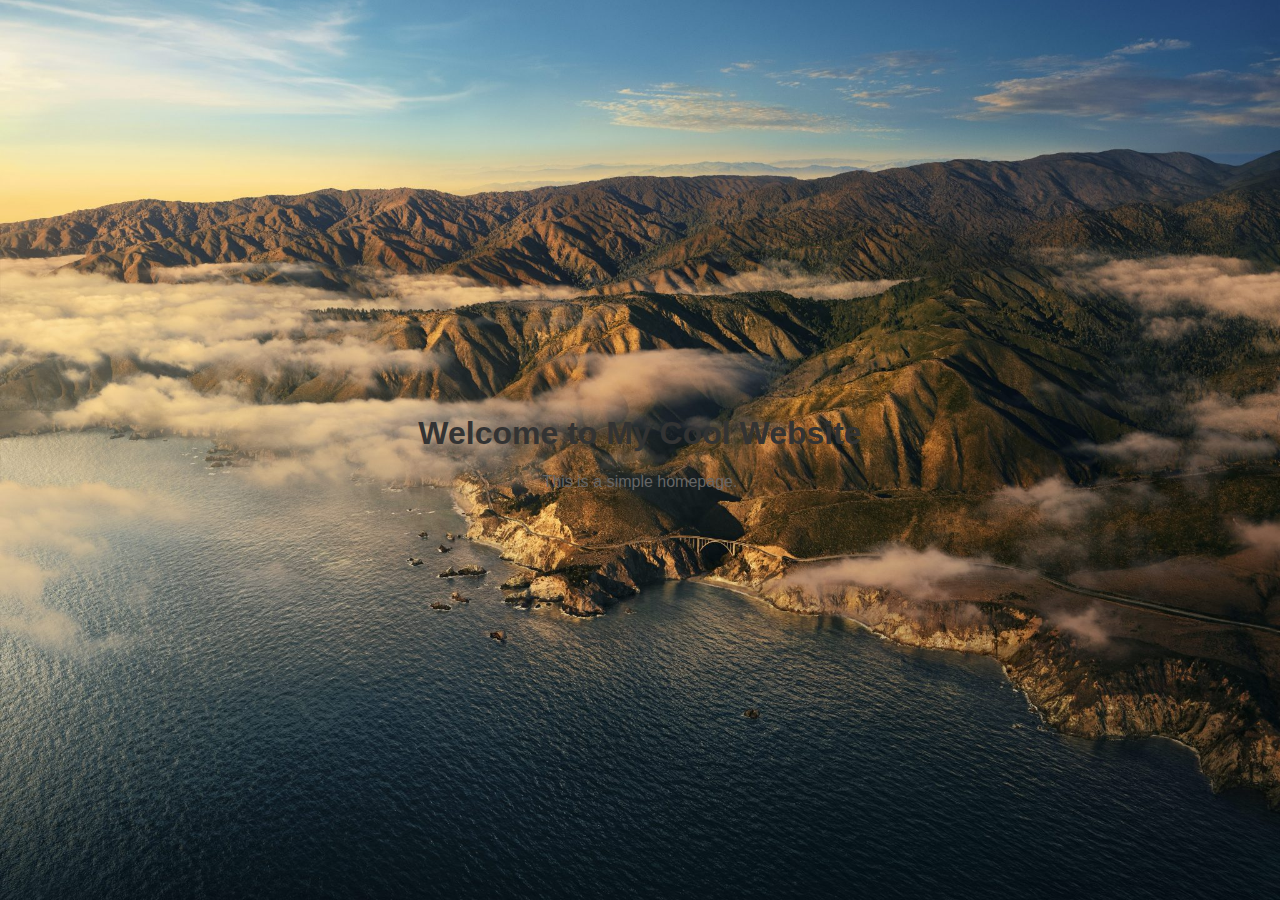
==== homepage.html @ baa2504c "Added the homepage and background images." ====
<!doctype html>
<html lang="en">
  <head>
    <meta charset="UTF-8" />
    <meta name="viewport" content="width=device-width, initial-scale=1.0" />
    <title>My Cool Website</title>
    <link rel="stylesheet" href="homepage.css" />
  </head>
  <body>
    <div class="container">
      <h1>Welcome to My Cool Website</h1>
      <p>This is a simple homepage.</p>
    </div>
    <script src="homepage.js"></script>
  </body>
</html>
---- homepage.css ----
body {
  font-family: Arial, sans-serif;
  margin: 0;
  padding: 0;
  display: flex;
  justify-content: center;
  align-items: center;
  height: 100vh;
  background-image: url("./backgrounds/macOS-Big-Sur-After-Dawn.jpg");
  background-size: contain;
  background-position: center;
  background-repeat: no-repeat;
  overflow: hidden;
}
html,
body {
  width: 100%;
  height: 100%;
}
.container {
  text-align: center;
}
h1 {
  color: #333;
}
p {
  color: #666;
}
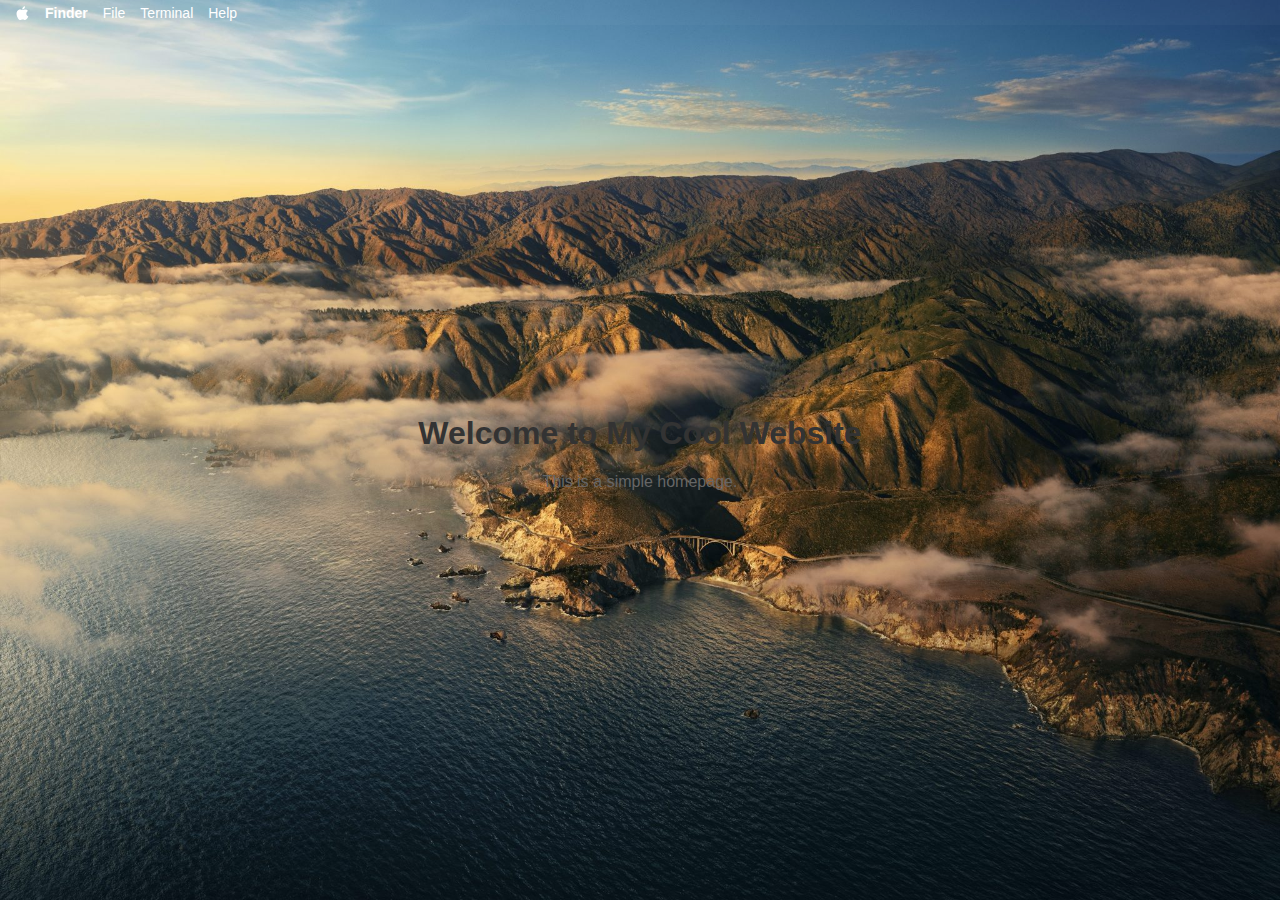
==== commit cf89df66: "added the top navbar" ====
--- a/homepage.html
+++ b/homepage.html
@@ -7,9 +7,20 @@
     <link rel="stylesheet" href="homepage.css" />
   </head>
   <body>
+    <nav class="navbar">
+      <ul>
+        <a href="#">
+          <img src="assets/apple.svg" alt="Apple" class="apple-icon" />
+        </a>
+        <li class="bold"><a href="#">Finder</a></li>
+        <li><a href="#">File</a></li>
+        <li><a href="#">Terminal</a></li>
+        <li><a href="#">Help</a></li>
+      </ul>
+    </nav>
     <div class="container">
-      <h1>Welcome to My Cool Website</h1>
-      <p>This is a simple homepage.</p>
+      <h1 class="main-heading">Welcome to My Cool Website</h1>
+      <p class="description">This is a simple homepage.</p>
     </div>
     <script src="homepage.js"></script>
   </body>
--- a/homepage.css
+++ b/homepage.css
@@ -6,7 +6,6 @@
   justify-content: center;
   align-items: center;
   height: 100vh;
-  background-image: url("./backgrounds/macOS-Big-Sur-After-Dawn.jpg");
   background-size: contain;
   background-position: center;
   background-repeat: no-repeat;
@@ -17,12 +16,48 @@
   width: 100%;
   height: 100%;
 }
+.navbar {
+  position: absolute;
+  top: 0;
+  width: 100%;
+  height: 25px;
+  background-color: rgba(255, 255, 255, 0.029);
+  display: flex;
+  align-items: center;
+  justify-content: flex-start;
+}
+.navbar ul {
+  list-style: none;
+  margin: 0;
+  padding-left: 10px;
+  padding-right: 10px;
+  display: flex;
+  gap: 15px;
+}
+.navbar ul li {
+  display: inline;
+}
+.navbar ul li a {
+  text-decoration: none;
+  color: #ffffff;
+  font-size: 14px;
+}
 .container {
   text-align: center;
 }
-h1 {
+.main-heading {
   color: #333;
 }
-p {
+.description {
   color: #666;
 }
+.bold {
+  font-weight: bold;
+}
+.apple-icon {
+  width: 15px;
+  height: 15px;
+  vertical-align: middle;
+  filter: invert(1);
+  margin-left: 5px;
+}
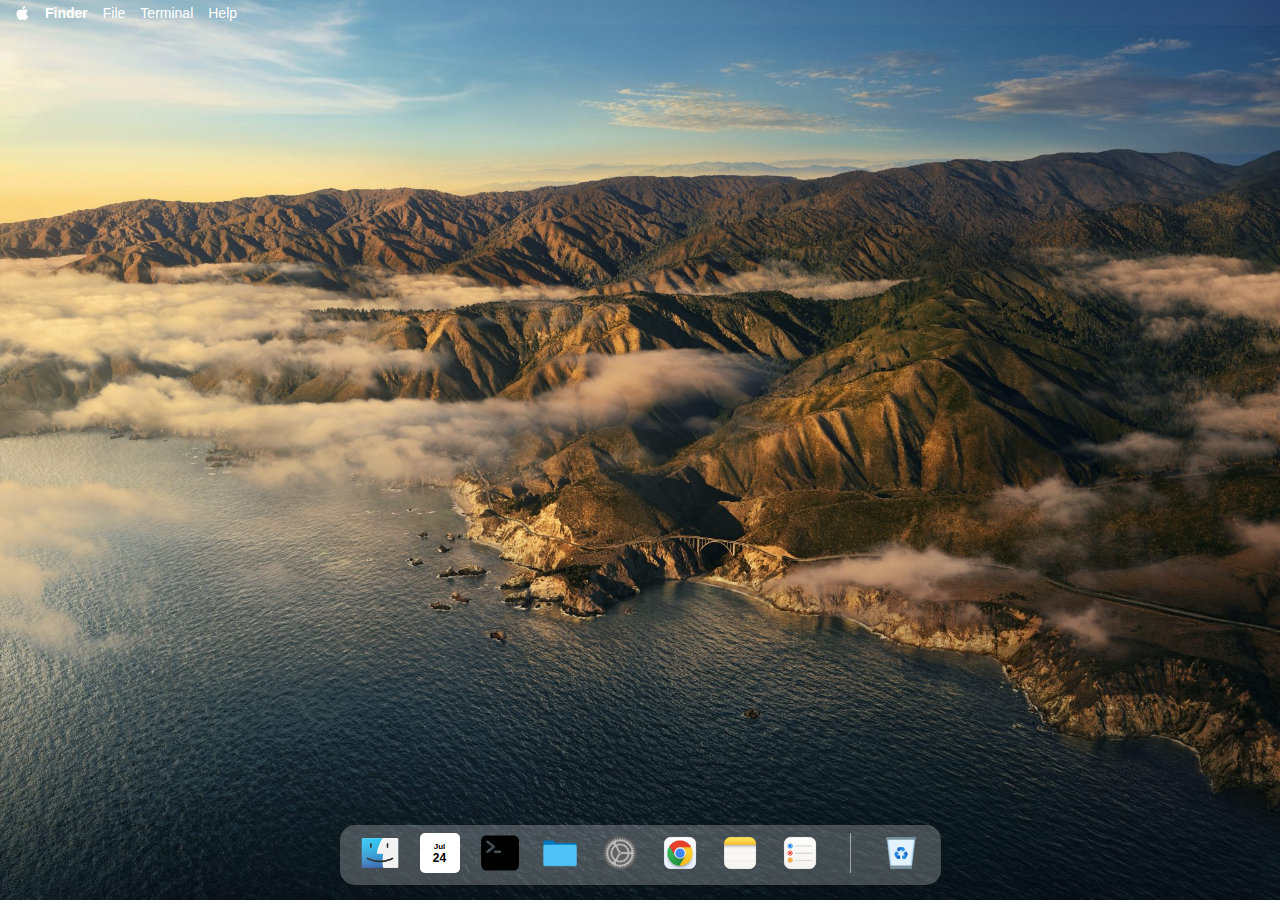
==== commit 103ff072: "added bottom bar and icoms" ====
--- a/homepage.html
+++ b/homepage.html
@@ -18,9 +18,49 @@
         <li><a href="#">Help</a></li>
       </ul>
     </nav>
-    <div class="container">
-      <h1 class="main-heading">Welcome to My Cool Website</h1>
-      <p class="description">This is a simple homepage.</p>
+    <div class="container"></div>
+    <div class="bottom-bar">
+      <ul>
+        <li>
+          <img src="assets/logo.png" alt="Logo" class="bottom-icon" />
+        </li>
+        <li>
+          <div class="calendar-icon">
+            <div class="month" id="calendar-month"></div>
+            <div class="date" id="calendar-date"></div>
+          </div>
+        </li>
+        <li>
+          <img src="assets/terminal.png" alt="Terminal" class="bottom-icon" />
+        </li>
+        <li>
+          <img src="assets/mac-folder.png" alt="Folder" class="bottom-icon" />
+        </li>
+        <li>
+          <img src="assets/settings.png" alt="Settings" class="bottom-icon" />
+        </li>
+        <li>
+          <img
+            src="assets/google_chrome.png"
+            alt="Google Chrome"
+            class="bottom-icon"
+          />
+        </li>
+        <li>
+          <img src="assets/notes.png" alt="Notes" class="bottom-icon" />
+        </li>
+        <li>
+          <img src="assets/reminders.png" alt="Reminders" class="bottom-icon" />
+        </li>
+        <li class="separator"></li>
+        <li>
+          <img
+            src="assets/recycle-bin.png"
+            alt="Recycle Bin"
+            class="bottom-icon"
+          />
+        </li>
+      </ul>
     </div>
     <script src="homepage.js"></script>
   </body>
--- a/homepage.css
+++ b/homepage.css
@@ -61,3 +61,66 @@
   filter: invert(1);
   margin-left: 5px;
 }
+.bottom-bar {
+  position: absolute;
+  bottom: 0;
+  height: 60px;
+  padding-left: 20px;
+  padding-right: 20px;
+  background-color: rgba(255, 255, 255, 0.24);
+  display: flex;
+  align-items: center;
+  justify-content: center;
+  border-top-left-radius: 15px;
+  border-top-right-radius: 15px;
+  border-bottom-right-radius: 15px;
+  border-bottom-left-radius: 15px;
+  margin-bottom: 15px;
+}
+.bottom-bar ul {
+  list-style: none;
+  margin: 0;
+  padding: 0;
+  display: flex;
+  gap: 20px;
+}
+.bottom-bar ul li {
+  display: inline;
+}
+.bottom-icon {
+  width: 40px;
+  height: 40px;
+  transition: transform 0.3s;
+}
+.bottom-icon:hover {
+  transform: scale(1.5);
+}
+.calendar-icon {
+  width: 40px;
+  height: 40px;
+  background-color: white;
+  border-radius: 5px;
+  display: flex;
+  flex-direction: column;
+  align-items: center;
+  justify-content: center;
+  color: black;
+  font-size: 10px;
+  font-weight: bold;
+  transition: transform 0.3s;
+}
+.calendar-icon:hover {
+  transform: scale(1.5);
+}
+.calendar-icon .month {
+  font-size: 8px;
+}
+.calendar-icon .date {
+  font-size: 12px;
+}
+.separator {
+  width: 1px;
+  height: 40px;
+  background-color: rgba(255, 255, 255, 0.5);
+  margin: 0 10px;
+}
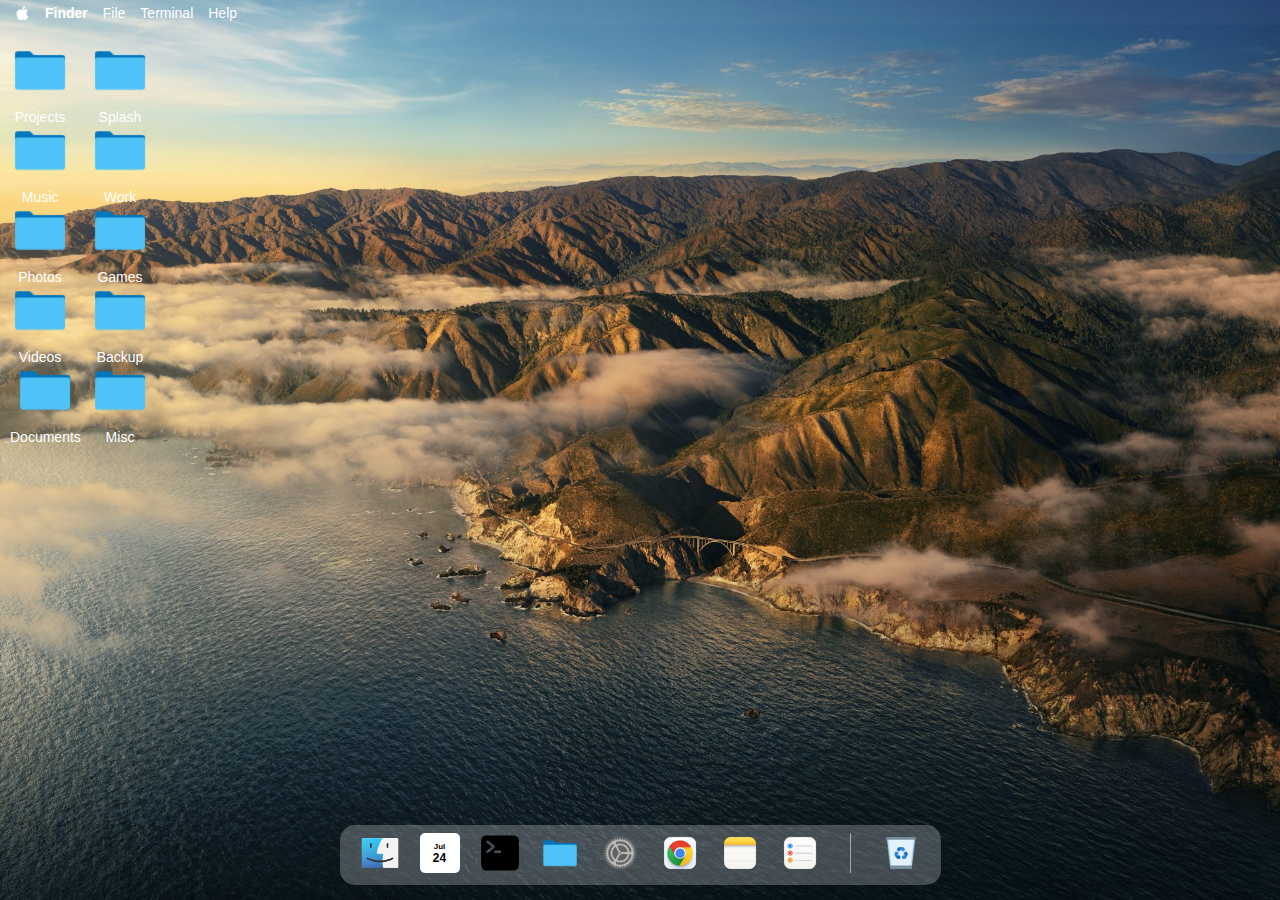
==== commit ee4fc4da: "added folders" ====
--- a/homepage.html
+++ b/homepage.html
@@ -19,6 +19,46 @@
       </ul>
     </nav>
     <div class="container"></div>
+    <div class="desktop-folder" id="folder1">
+      <img src="assets/mac-folder.png" alt="Folder" class="folder-icon" />
+      <span class="folder-name">Projects</span>
+    </div>
+    <div class="desktop-folder" id="folder2">
+      <img src="assets/mac-folder.png" alt="Folder" class="folder-icon" />
+      <span class="folder-name">Music</span>
+    </div>
+    <div class="desktop-folder" id="folder3">
+      <img src="assets/mac-folder.png" alt="Folder" class="folder-icon" />
+      <span class="folder-name">Photos</span>
+    </div>
+    <div class="desktop-folder" id="folder4">
+      <img src="assets/mac-folder.png" alt="Folder" class="folder-icon" />
+      <span class="folder-name">Videos</span>
+    </div>
+    <div class="desktop-folder" id="folder5">
+      <img src="assets/mac-folder.png" alt="Folder" class="folder-icon" />
+      <span class="folder-name">Documents</span>
+    </div>
+    <div class="desktop-folder" id="folder6">
+      <img src="assets/mac-folder.png" alt="Folder" class="folder-icon" />
+      <span class="folder-name">Splash</span>
+    </div>
+    <div class="desktop-folder" id="folder7">
+      <img src="assets/mac-folder.png" alt="Folder" class="folder-icon" />
+      <span class="folder-name">Work</span>
+    </div>
+    <div class="desktop-folder" id="folder8">
+      <img src="assets/mac-folder.png" alt="Folder" class="folder-icon" />
+      <span class="folder-name">Games</span>
+    </div>
+    <div class="desktop-folder" id="folder9">
+      <img src="assets/mac-folder.png" alt="Folder" class="folder-icon" />
+      <span class="folder-name">Backup</span>
+    </div>
+    <div class="desktop-folder" id="folder10">
+      <img src="assets/mac-folder.png" alt="Folder" class="folder-icon" />
+      <span class="folder-name">Misc</span>
+    </div>
     <div class="bottom-bar">
       <ul>
         <li>
@@ -62,6 +102,41 @@
         </li>
       </ul>
     </div>
+    <div
+      id="chrome-tab"
+      class="chrome-tab"
+      style="
+        display: none;
+        position: absolute;
+        top: 50%;
+        left: 50%;
+        transform: translate(-50%, -50%);
+      "
+    >
+      <div class="chrome-tab-controls">
+        <button id="minimize-btn" class="control-btn minimize"></button>
+        <button id="fullscreen-btn" class="control-btn fullscreen"></button>
+        <button id="close-btn" class="control-btn close"></button>
+      </div>
+      <iframe
+        src="https://www.google.com/search?igu=1"
+        width="100%"
+        height="90%"
+      ></iframe>
+    </div>
+    <div id="terminal" class="terminal" style="display: none">
+      <div class="terminal-controls">
+        <button id="terminal-close-btn" class="control-btn close"></button>
+      </div>
+      <div class="terminal-output"></div>
+      <input
+        type="text"
+        id="terminal-input"
+        class="terminal-input"
+        placeholder="Type a command..."
+      />
+    </div>
     <script src="homepage.js"></script>
+    <script src="terminal.js"></script>
   </body>
 </html>
--- a/homepage.css
+++ b/homepage.css
@@ -25,6 +25,7 @@
   display: flex;
   align-items: center;
   justify-content: flex-start;
+  z-index: 1002;
 }
 .navbar ul {
   list-style: none;
@@ -76,6 +77,7 @@
   border-bottom-right-radius: 15px;
   border-bottom-left-radius: 15px;
   margin-bottom: 15px;
+  z-index: 1002;
 }
 .bottom-bar ul {
   list-style: none;
@@ -124,3 +126,172 @@
   background-color: rgba(255, 255, 255, 0.5);
   margin: 0 10px;
 }
+
+.chrome-tab {
+  position: fixed;
+  top: 50%;
+  left: 50%;
+  transform: translate(-50%, -50%);
+  width: 80%;
+  height: 80%;
+  background-color: white;
+  z-index: 1000;
+  border: 1px solid #ccc;
+  box-shadow: 0 0 10px rgba(0, 0, 0, 0.5);
+  border-radius: 10px;
+  cursor: move;
+}
+
+.chrome-tab iframe {
+  border-radius: 10px;
+  border: none;
+}
+
+.chrome-tab-controls {
+  display: flex;
+  justify-content: flex-end;
+  padding: 5px;
+  background-color: #f1f1f1;
+  border-bottom: 1px solid #ccc;
+  border-top-left-radius: 10px;
+  border-top-right-radius: 10px;
+  cursor: move;
+}
+
+.chrome-tab-controls button {
+  background: none;
+  border: none;
+  margin: 0 5px;
+  cursor: pointer;
+  font-size: 16px;
+}
+
+.chrome-tab-controls button:hover {
+  color: red;
+}
+
+.control-btn {
+  width: 12px;
+  height: 12px;
+  border-radius: 50%;
+  border: none;
+  margin: 0 5px;
+  cursor: pointer;
+}
+
+.control-btn.minimize {
+  background-color: yellow;
+}
+
+.control-btn.fullscreen {
+  background-color: green;
+}
+
+.control-btn.close {
+  background-color: red;
+}
+
+.control-btn:hover {
+  opacity: 0.8;
+}
+
+.terminal {
+  position: fixed;
+  bottom: 10%;
+  left: 10%;
+  width: 80%;
+  height: 40%;
+  background-color: black;
+  color: white;
+  z-index: 1000;
+  border: 1px solid #ccc;
+  box-shadow: 0 0 10px rgba(0, 0, 0, 0.5);
+  border-radius: 10px;
+  padding: 10px;
+}
+
+.terminal-controls {
+  display: flex;
+  justify-content: flex-end;
+}
+
+.terminal-output {
+  height: 80%;
+  overflow-y: auto;
+  margin-bottom: 10px;
+}
+
+.terminal-input {
+  width: 100%;
+  padding: 5px;
+  background-color: black;
+  color: white;
+  border: 1px solid #ccc;
+  border-radius: 5px;
+}
+
+.desktop-folder {
+  position: absolute;
+  text-align: center;
+  color: white;
+  cursor: pointer;
+  user-select: none;
+}
+
+.desktop-folder.selected {
+  border: 2px solid #00aaff;
+  border-radius: 5px;
+  background-color: rgba(0, 170, 255, 0.2);
+}
+
+#folder1 {
+  top: 40px;
+  left: 10px;
+}
+#folder2 {
+  top: 120px;
+  left: 10px;
+}
+#folder3 {
+  top: 200px;
+  left: 10px;
+}
+#folder4 {
+  top: 280px;
+  left: 10px;
+}
+#folder5 {
+  top: 360px;
+  left: 10px;
+}
+#folder6 {
+  top: 40px;
+  left: 90px;
+}
+#folder7 {
+  top: 120px;
+  left: 90px;
+}
+#folder8 {
+  top: 200px;
+  left: 90px;
+}
+#folder9 {
+  top: 280px;
+  left: 90px;
+}
+#folder10 {
+  top: 360px;
+  left: 90px;
+}
+
+.desktop-folder img {
+  width: 60px;
+  height: 60px;
+}
+
+.folder-name {
+  display: block;
+  margin-top: 5px;
+  font-size: 14px;
+}
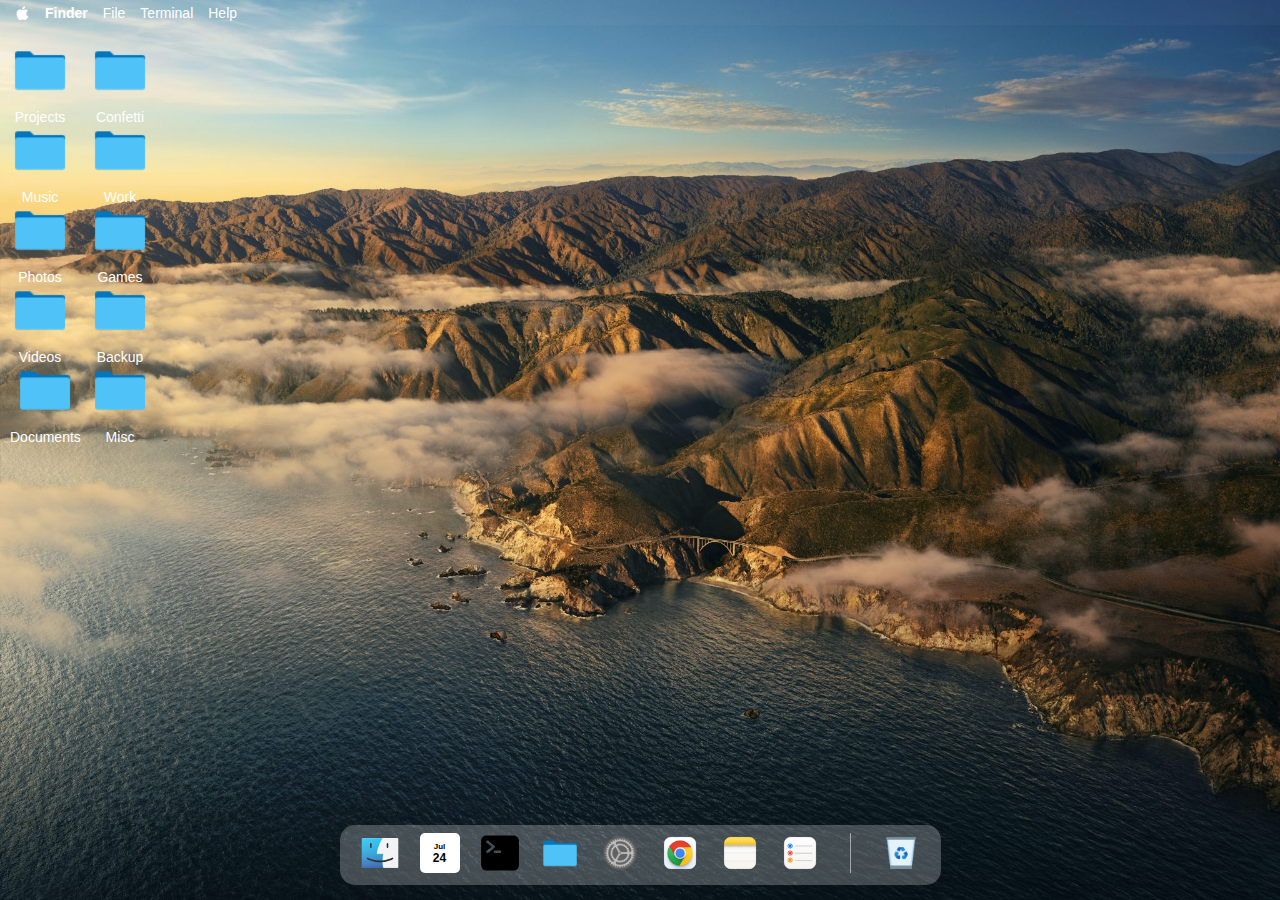
==== commit 25639013: "added projects project 1- confetti" ====
--- a/homepage.html
+++ b/homepage.html
@@ -3,7 +3,7 @@
   <head>
     <meta charset="UTF-8" />
     <meta name="viewport" content="width=device-width, initial-scale=1.0" />
-    <title>My Cool Website</title>
+    <title>My Portfolio</title>
     <link rel="stylesheet" href="homepage.css" />
   </head>
   <body>
@@ -41,7 +41,7 @@
     </div>
     <div class="desktop-folder" id="folder6">
       <img src="assets/mac-folder.png" alt="Folder" class="folder-icon" />
-      <span class="folder-name">Splash</span>
+      <span class="folder-name">Confetti</span>
     </div>
     <div class="desktop-folder" id="folder7">
       <img src="assets/mac-folder.png" alt="Folder" class="folder-icon" />
--- a/homepage.css
+++ b/homepage.css
@@ -295,3 +295,44 @@
   margin-top: 5px;
   font-size: 14px;
 }
+
+.confetti-tab {
+  position: fixed;
+  top: 50%;
+  left: 50%;
+  transform: translate(-50%, -50%);
+  width: 80%;
+  height: 80%;
+  background-color: white;
+  z-index: 1000;
+  border: 1px solid #ccc;
+  box-shadow: 0 0 10px rgba(0, 0, 0, 0.5);
+  border-radius: 10px;
+  padding: 10px;
+  display: flex;
+  flex-direction: column;
+  align-items: center;
+  justify-content: center;
+}
+
+#confettiContainer {
+  position: relative;
+  width: 100%;
+  height: 100%;
+  overflow: hidden;
+}
+
+.confetti {
+  position: absolute;
+  width: 10px;
+  height: 10px;
+  background-color: green;
+  opacity: 0.7;
+  animation: fall linear infinite;
+}
+
+@keyframes fall {
+  to {
+    transform: translateY(100%) rotate(var(--rotation));
+  }
+}
